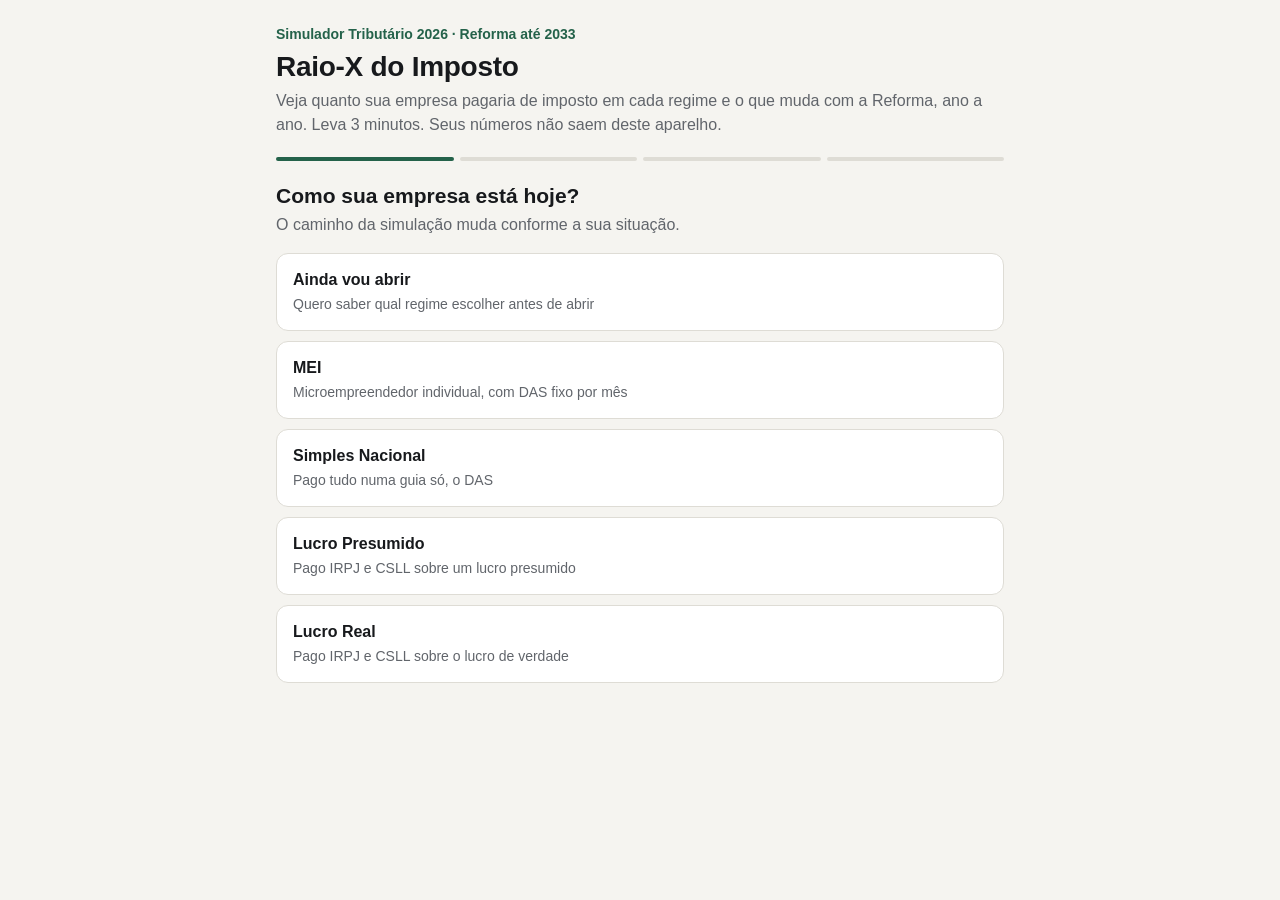
==== acesso-7k2m/index.html @ b1832b06 "Raio-X do Imposto: página de vendas e ferramenta Co-Authored-By: Claude Opus 5.5 <noreply@anthropic." ====
<!doctype html>
<html lang="pt-BR">
<head>
<meta charset="utf-8">
<meta name="viewport" content="width=device-width, initial-scale=1">
<title>Raio-X do Imposto</title>
<meta name="robots" content="noindex">
<link rel="stylesheet" href="estilo.css">
</head>
<body>
<div class="wrap">
  <header>
    <div class="eyebrow">Simulador Tributário 2026 · Reforma até 2033</div>
    <h1 id="titulo">Raio-X do Imposto</h1>
    <p class="lead">Veja quanto sua empresa pagaria de imposto em cada regime e o que muda com a Reforma, ano a ano. Leva 3 minutos. Seus números não saem deste aparelho.</p>
  </header>

  <div class="steps" aria-hidden="true"><span></span><span></span><span></span><span></span></div>

  <!-- 1. modalidade -->
  <section id="passo-1">
    <h2>Como sua empresa está hoje?</h2>
    <p class="sub">O caminho da simulação muda conforme a sua situação.</p>
    <div class="opcoes" id="modalidades"></div>
  </section>

  <!-- 2. atividade -->
  <section id="passo-2" hidden>
    <h2>O que sua empresa faz?</h2>
    <p class="sub">Escolha a atividade que traz a maior parte do faturamento.</p>
    <div class="opcoes" id="setores"></div>
    <div class="acoes"><button class="btn sec" data-voltar="1">Voltar</button></div>
  </section>

  <!-- 3. números -->
  <section id="passo-3" hidden>
    <h2 id="t-numeros">Os números de um mês normal</h2>
    <p class="sub" id="s-numeros">Use a média dos últimos 12 meses. Não sabe um valor? Deixe em branco que ele conta como zero.</p>
    <div class="card">
      <div class="campos" id="campos"></div>
    </div>
    <p class="erro" id="erro" hidden></p>
    <div class="acoes">
      <button class="btn sec" data-voltar="2">Voltar</button>
      <button class="btn" id="simular">Ver minha simulação</button>
    </div>
  </section>

  <!-- 4. resultado -->
  <section id="passo-4" hidden>
    <div class="so-impressao" id="cabecalho-impressao"></div>
    <div class="destaque" id="destaque"></div>

    <div class="bloco">
      <h2>Os regimes lado a lado</h2>
      <p class="sub">Imposto por ano com os seus números de hoje.</p>
      <div class="regimes" id="cartoes"></div>
      <div class="card rolar" style="margin-top:12px"><table id="detalhe"></table></div>
    </div>

    <div class="bloco">
      <h2>O que muda com a Reforma</h2>
      <p class="sub" id="s-reforma"></p>
      <div class="card">
        <div class="barras" id="barras"></div>
        <div class="legenda" id="legenda"></div>
      </div>
      <div class="card rolar" style="margin-top:12px"><table id="tabela-reforma"></table></div>
    </div>

    <div class="bloco">
      <h2>Diagnóstico</h2>
      <p class="sub">O que a simulação encontrou nos seus números.</p>
      <div class="alertas" id="alertas"></div>
    </div>

    <div class="bloco">
      <h2>Perguntas para levar ao seu contador</h2>
      <p class="sub">Imprima ou salve em PDF e leve na próxima conversa.</p>
      <div class="card"><ol class="perguntas" id="perguntas"></ol></div>
    </div>

    <div class="acoes">
      <button class="btn" id="imprimir">Salvar em PDF ou imprimir</button>
      <button class="btn sec" data-voltar="3">Ajustar os números</button>
      <button class="btn sec" id="recomecar">Começar de novo</button>
    </div>

    <div class="aviso">
      <p><b>Isto é uma simulação, não substitui o seu contador.</b> As contas usam as regras federais em vigor em 2026 e as alíquotas que você informou. Ficam de fora: ICMS-ST, PIS e COFINS monofásico, IPI, benefícios do seu estado ou município, retenções, multas e parcelamentos. CBS e IBS a partir de 2027: 11,3% de CBS (cálculo do TCU de 28/10/2026, que o Senado ainda vai fixar) e 18,7% de IBS (estimativa do Comitê Gestor); os números finais podem mudar. Antes de trocar de regime ou mudar preço, confirme com o contador da sua empresa.</p>
      <details class="fontes"><summary>Fontes das regras</summary>
        <ul>
          <li>Simples Nacional e MEI: Lei Complementar 123/2006 (anexos com a redação da LC 155/2016).</li>
          <li>Lucro Presumido: Lei 9.249/1995, Lei 9.718/1998, Lei 7.689/1988 e Lei Complementar 224/2025.</li>
          <li>Lucro Real: Leis 10.637/2002 e 10.833/2003; Regulamento do Imposto de Renda (Decreto 9.580/2018).</li>
          <li>Encargos da folha: Lei 8.212/1991 e Lei 8.036/1990.</li>
          <li>Reforma Tributária: Emenda Constitucional 132/2023 e Lei Complementar 214/2025.</li>
          <li>Dividendos: Lei 15.270/2025.</li>
        </ul>
      </details>
      <p>Regras atualizadas em <span id="atualizado"></span>.</p>
    </div>
  </section>
</div>

<script src="motor.js"></script>
<script>
const PRODUTO = { nome: 'Raio-X do Imposto', atualizado: '29/10/2026' };
const { SETORES, MODALIDADES, calcular } = Motor;

const ICONES_MODALIDADE = {
  abrir: 'Quero saber qual regime escolher antes de abrir',
  mei: 'Microempreendedor individual, com DAS fixo por mês',
  simples: 'Pago tudo numa guia só, o DAS',
  presumido: 'Pago IRPJ e CSLL sobre um lucro presumido',
  real: 'Pago IRPJ e CSLL sobre o lucro de verdade',
};

const estado = { modalidade: null, setor: null, valores: {} };
const $ = id => document.getElementById(id);
document.getElementById('titulo').textContent = PRODUTO.nome;
document.title = PRODUTO.nome;
$('atualizado').textContent = PRODUTO.atualizado;

function ir(n) {
  for (let i = 1; i <= 4; i++) $('passo-' + i).hidden = i !== n;
  document.querySelectorAll('.steps span').forEach((s, i) => s.classList.toggle('on', i < n));
  window.scrollTo({ top: 0, behavior: 'smooth' });
}
document.querySelectorAll('[data-voltar]').forEach(b => b.onclick = () => ir(+b.dataset.voltar));

function opcao(titulo, texto, aoEscolher) {
  const b = document.createElement('button');
  b.className = 'opcao'; b.type = 'button'; b.setAttribute('aria-pressed', 'false');
  b.innerHTML = `<b></b><small></small>`;
  b.querySelector('b').textContent = titulo;
  b.querySelector('small').textContent = texto;
  b.onclick = () => { b.parentElement.querySelectorAll('.opcao').forEach(o => o.setAttribute('aria-pressed', String(o === b))); aoEscolher(); };
  return b;
}

for (const [id, nome] of Object.entries(MODALIDADES)) {
  $('modalidades').appendChild(opcao(nome, ICONES_MODALIDADE[id], () => { estado.modalidade = id; montarSetores(); ir(2); }));
}

function montarSetores() {
  const box = $('setores'); box.innerHTML = '';
  for (const [id, s] of Object.entries(SETORES)) {
    if (estado.modalidade === 'mei' && !s.mei) continue;
    const [titulo, resto] = s.nome.split(' (');
    const b = opcao(titulo, resto ? resto.replace(')', '') : '', () => { estado.setor = id; montarCampos(); ir(3); });
    if (estado.setor === id) b.setAttribute('aria-pressed', 'true');
    box.appendChild(b);
  }
}

// Os campos mudam conforme o caminho: quem vai abrir informa a previsão; MEI tem menos campos à vista
function montarCampos() {
  const m = estado.modalidade, s = SETORES[estado.setor];
  const previsao = m === 'abrir';
  $('t-numeros').textContent = previsao ? 'A previsão de um mês normal' : 'Os números de um mês normal';
  $('s-numeros').textContent = previsao
    ? 'Use o que você espera para o primeiro ano. Não sabe um valor? Deixe em branco que ele conta como zero.'
    : 'Use a média dos últimos 12 meses. Não sabe um valor? Deixe em branco que ele conta como zero.';

  const principais = [
    { id: 'faturamentoMes', rotulo: 'Faturamento por mês', ajuda: 'Tudo o que a empresa vende ou recebe por mês, antes de qualquer desconto.', pre: 'R$', obrig: true },
    { id: 'comprasMes', rotulo: s.consumo === 'icms' ? 'Compras de mercadorias e matéria-prima por mês' : 'Materiais e insumos comprados por mês', ajuda: 'O que você compra para revender ou para produzir.', pre: 'R$' },
    { id: 'salariosMes', rotulo: 'Salários dos funcionários por mês', ajuda: 'Soma dos salários com carteira assinada, sem encargos.', pre: 'R$', par: 'funcionarios' },
    { id: 'funcionarios', rotulo: 'Quantos funcionários', pos: 'pessoas', inteiro: true },
    { id: 'prolaboreMes', rotulo: 'Pró-labore dos sócios por mês', ajuda: 'A retirada fixa, com INSS. Não conte a distribuição de lucro.', pre: 'R$', par: 'socios', esconderMEI: true },
    { id: 'socios', rotulo: 'Quantos sócios', pos: 'pessoas', inteiro: true, esconderMEI: true },
    { id: 'despesasMes', rotulo: 'Outras despesas com fornecedores por mês', ajuda: 'Aluguel, energia, internet, sistemas, marketing, serviços de terceiros.', pre: 'R$' },
  ];
  const extras = [
    s.consumo === 'iss'
      ? { id: 'issAliq', rotulo: 'Alíquota de ISS da sua cidade', ajuda: 'Vai de 2% a 5%. Sem saber, use 5%.', pos: '%', padrao: '5' }
      : { id: 'icmsAliq', rotulo: 'Alíquota de ICMS do seu estado', ajuda: 'A alíquota interna mais comum do seu estado. Sem saber, use 18%.', pos: '%', padrao: '18' },
  ];
  if (!previsao) extras.push({ id: 'pagaHojeMes', rotulo: 'Quanto você paga de imposto hoje por mês', ajuda: 'Opcional. Some as guias de um mês normal: a simulação compara com a conta dela.', pre: 'R$' });

  const box = $('campos'); box.innerHTML = '';
  const campo = c => {
    const d = document.createElement('div'); d.className = 'campo';
    d.innerHTML = `<label for="c-${c.id}"></label>${c.ajuda ? '<span class="ajuda"></span>' : ''}<div class="entrada">${c.pre ? `<span>${c.pre}</span>` : ''}<input id="c-${c.id}" inputmode="${c.inteiro ? 'numeric' : 'decimal'}" autocomplete="off">${c.pos ? `<span class="depois">${c.pos}</span>` : ''}</div>`;
    d.querySelector('label').textContent = c.rotulo;
    if (c.ajuda) d.querySelector('.ajuda').textContent = c.ajuda;
    const inp = d.querySelector('input');
    inp.placeholder = c.padrao || '0';
    if (estado.valores[c.id] != null) inp.value = estado.valores[c.id];
    else if (c.padrao) inp.value = c.padrao;
    inp.addEventListener('blur', () => { if (!c.pos || c.pos !== '%') { const v = numero(inp.value); inp.value = inp.value.trim() ? v.toLocaleString('pt-BR') : ''; } });
    return d;
  };
  const visiveis = principais.filter(c => !(m === 'mei' && c.esconderMEI));
  for (let i = 0; i < visiveis.length; i++) {
    const c = visiveis[i];
    if (c.par && visiveis[i + 1]?.id === c.par) {
      const dupla = document.createElement('div'); dupla.className = 'dupla';
      dupla.append(campo(c), campo(visiveis[++i])); box.appendChild(dupla);
    } else box.appendChild(campo(c));
  }
  const cli = document.createElement('label'); cli.className = 'check';
  cli.innerHTML = '<input type="checkbox" id="c-clientesEmpresas"><span>A maior parte dos meus clientes são empresas, não pessoas físicas</span>';
  cli.querySelector('input').checked = !!estado.valores.clientesEmpresas;
  box.appendChild(cli);
  const mais = document.createElement('details'); mais.className = 'mais';
  mais.innerHTML = '<summary>Ajustes finos (opcional)</summary><div class="campos"></div>';
  extras.forEach(c => mais.querySelector('.campos').appendChild(campo(c)));
  const nome = { id: 'empresa', rotulo: 'Nome da empresa', ajuda: 'Aparece só no seu PDF.' };
  const dn = document.createElement('div'); dn.className = 'campo';
  dn.innerHTML = '<label for="c-empresa"></label><span class="ajuda"></span><div class="entrada"><input id="c-empresa" autocomplete="organization"></div>';
  dn.querySelector('label').textContent = nome.rotulo; dn.querySelector('.ajuda').textContent = nome.ajuda;
  dn.querySelector('input').value = estado.valores.empresa || '';
  mais.querySelector('.campos').appendChild(dn);
  box.appendChild(mais);
}

// "30.000,50" → 30000.5 ; "5" → 5
function numero(txt) {
  const t = String(txt || '').replace(/[^\d,.-]/g, '');
  if (!t) return 0;
  const limpo = t.includes(',') ? t.replace(/\./g, '').replace(',', '.') : t.replace(/\.(?=\d{3}(\D|$))/g, '');
  return Math.max(0, parseFloat(limpo) || 0);
}

const brl = v => 'R$ ' + Math.round(v).toLocaleString('pt-BR');
const pct = v => (v * 100).toLocaleString('pt-BR', { maximumFractionDigits: 1 }) + '%';

$('simular').onclick = () => {
  const ler = id => $('c-' + id);
  for (const inp of $('campos').querySelectorAll('input')) {
    const id = inp.id.slice(2);
    estado.valores[id] = inp.type === 'checkbox' ? inp.checked : inp.value;
  }
  const v = id => numero(estado.valores[id]);
  if (!v('faturamentoMes')) { $('erro').textContent = 'Informe o faturamento por mês para simular.'; $('erro').hidden = false; ler('faturamentoMes').focus(); return; }
  $('erro').hidden = true;
  const entrada = {
    modalidade: estado.modalidade, setor: estado.setor,
    faturamentoMes: v('faturamentoMes'), comprasMes: v('comprasMes'), salariosMes: v('salariosMes'),
    funcionarios: v('funcionarios'), prolaboreMes: v('prolaboreMes'), socios: v('socios') || 1, despesasMes: v('despesasMes'),
    issAliq: String(estado.valores.issAliq ?? '').trim() ? v('issAliq') / 100 : undefined,
    icmsAliq: String(estado.valores.icmsAliq ?? '').trim() ? v('icmsAliq') / 100 : undefined,
    clientesEmpresas: !!estado.valores.clientesEmpresas, pagaHojeMes: v('pagaHojeMes'),
  };
  mostrar(calcular(entrada));
  ir(4);
};

const CORES = { mei: '#9aa0a6', simples: '#24624a', presumido: '#c58a1a', real: '#3d5a99' };

function mostrar(res) {
  const { regimes, melhor, atual, projecao, melhor2033, entrada: e } = res;
  const F = e.faturamentoMes * 12;
  const empresa = (estado.valores.empresa || '').trim();
  $('cabecalho-impressao').innerHTML = '';
  const cab = document.createElement('p');
  cab.textContent = `${empresa ? empresa + ' · ' : ''}${MODALIDADES[e.modalidade]} · ${SETORES[e.setor].nome} · faturamento de ${brl(e.faturamentoMes)} por mês · simulação de ${new Date().toLocaleDateString('pt-BR')}`;
  $('cabecalho-impressao').appendChild(cab);

  // destaque
  const d = $('destaque'); d.innerHTML = '';
  const add = (tag, cls, txt) => { const el = document.createElement(tag); if (cls) el.className = cls; el.innerHTML = txt; d.appendChild(el); return el; };
  if (atual && atual.elegivel && melhor.id !== atual.id) {
    add('div', 'eyebrow', 'Economia possível por ano');
    add('div', 'valor', brl(atual.anual - melhor.anual));
    add('p', '', `Hoje, no <b>${atual.nome}</b>: cerca de <b>${brl(atual.anual)}</b> por ano (${pct(atual.carga)} do faturamento). No <b>${melhor.nome}</b>: <b>${brl(melhor.anual)}</b> (${pct(melhor.carga)}).`);
  } else if (atual && atual.elegivel) {
    add('div', 'eyebrow', 'Você já está no regime mais barato');
    add('div', 'valor', `${brl(atual.anual)} por ano`);
    add('p', '', `No <b>${atual.nome}</b>, cerca de ${pct(atual.carga)} do faturamento. Veja abaixo como isso muda com a Reforma.`);
  } else {
    add('div', 'eyebrow', atual ? `O ${atual.nome} não serve mais para você` : 'O regime mais barato para começar');
    add('div', 'valor', melhor.nome);
    add('p', '', `Cerca de <b>${brl(melhor.anual)}</b> por ano, ${pct(melhor.carga)} do faturamento.`);
  }
  if (melhor2033 && melhor2033.id !== melhor.id) add('p', '', `Atenção: em 2033, com a Reforma completa, o mais barato passa a ser o <b>${melhor2033.nome}</b>.`);

  // cartões
  const cartoes = $('cartoes'); cartoes.innerHTML = '';
  for (const r of regimes) {
    const c = document.createElement('div');
    c.className = 'regime' + (r === melhor ? ' melhor' : '') + (r.elegivel ? '' : ' fora');
    const tags = (r === melhor ? '<span class="tag top">mais barato</span>' : '') + (atual && r.id === atual.id ? '<span class="tag hoje">hoje</span>' : '');
    c.innerHTML = `<div class="nome">${r.nome}${tags}</div>` + (r.elegivel
      ? `<div class="ano">${brl(r.anual)}</div><small>por ano · ${brl(r.mensal)} por mês</small><small>${pct(r.carga)} do faturamento</small>`
      : `<small style="margin-top:6px">Não dá: ${r.motivo}.</small>`);
    cartoes.appendChild(c);
  }

  // detalhe por tributo
  const ok = regimes.filter(r => r.elegivel);
  const nomes = [...new Set(ok.flatMap(r => Object.keys(r.tributos)))];
  let h = '<thead><tr><th>Tributo por ano</th>' + ok.map(r => `<th>${r.nome}</th>`).join('') + '</tr></thead><tbody>';
  for (const n of nomes) h += `<tr><td>${n}</td>` + ok.map(r => `<td>${r.tributos[n] != null ? brl(r.tributos[n]) : '–'}</td>`).join('') + '</tr>';
  h += '<tr class="total"><td>Total</td>' + ok.map(r => `<td class="${r === melhor ? 'min' : ''}">${brl(r.anual)}</td>`).join('') + '</tr></tbody>';
  $('detalhe').innerHTML = h;

  // reforma
  $('s-reforma').textContent = 'Imposto por ano com os mesmos números, conforme a CBS e o IBS entram e o PIS, a COFINS, o ICMS e o ISS saem. Simples e MEI seguem com a guia única.';
  const max = Math.max(...projecao.flatMap(l => ok.map(r => l[r.id])));
  $('barras').innerHTML = projecao.map(l => `<div class="barra"><span>${l.ano}</span><div class="trilhos">${ok.map(r => `<i title="${r.nome}: ${brl(l[r.id])}" style="width:${Math.max(1, l[r.id] / max * 100)}%;background:${CORES[r.id]}"></i>`).join('')}</div></div>`).join('');
  $('legenda').innerHTML = ok.map(r => `<span><i style="background:${CORES[r.id]}"></i>${r.nome}</span>`).join('');
  let t = '<thead><tr><th>Ano</th>' + ok.map(r => `<th>${r.nome}</th>`).join('') + '</tr></thead><tbody>';
  for (const l of projecao) {
    const min = Math.min(...ok.map(r => l[r.id]));
    t += `<tr><td>${l.ano}</td>` + ok.map(r => `<td class="${l[r.id] === min ? 'min' : ''}">${brl(l[r.id])}</td>`).join('') + '</tr>';
  }
  $('tabela-reforma').innerHTML = t + '</tbody>';

  // diagnóstico
  const al = $('alertas'); al.innerHTML = '';
  if (!res.alertas.length) al.innerHTML = '<div class="alerta"><b>Nada fora do normal nos números informados.</b><p>Mesmo assim, leve as perguntas abaixo ao seu contador.</p></div>';
  for (const a of res.alertas) {
    const el = document.createElement('div'); el.className = 'alerta ' + a.tipo;
    el.innerHTML = '<b></b><p></p>';
    el.querySelector('b').textContent = a.titulo; el.querySelector('p').textContent = a.texto;
    al.appendChild(el);
  }
  $('perguntas').innerHTML = '';
  for (const q of res.perguntas) { const li = document.createElement('li'); li.textContent = q; $('perguntas').appendChild(li); }
}

$('imprimir').onclick = () => window.print();
$('recomecar').onclick = () => { estado.modalidade = estado.setor = null; estado.valores = {}; document.querySelectorAll('.opcao').forEach(o => o.setAttribute('aria-pressed', 'false')); ir(1); };
ir(1);
</script>
</body>
</html>
---- acesso-7k2m/estilo.css ----
/* Visual do Raio-X do Imposto: app principal e bumps */
:root {
  --bg: #f5f4f0; --card: #ffffff; --ink: #17191c; --muted: #61656b; --line: #dedcd5;
  --accent: #24624a; --accent-soft: #e4efe8; --mark: #d7f25a;
  --risk: #a3331f; --risk-soft: #f8e6e1; --warn: #8a5a00; --warn-soft: #fbf0d9;
  --radius: 14px;
  font-family: ui-sans-serif, -apple-system, "Segoe UI", Roboto, "Helvetica Neue", Arial, sans-serif;
}
* { box-sizing: border-box; }
body { margin: 0; background: var(--bg); color: var(--ink); font-size: 16px; line-height: 1.5; }
.wrap { max-width: 760px; margin: 0 auto; padding: 24px 16px 64px; }
header { margin-bottom: 20px; }
.eyebrow { font-size: 14px; color: var(--accent); font-weight: 600; }
h1 { font-size: 28px; line-height: 1.15; margin: 6px 0 6px; letter-spacing: -.01em; }
h2 { font-size: 21px; line-height: 1.25; margin: 0 0 4px; }
h3 { font-size: 16px; margin: 0 0 8px; }
p.lead { margin: 0; color: var(--muted); }
.steps { display: flex; gap: 6px; margin: 18px 0 22px; }
.steps span { flex: 1; height: 4px; border-radius: 4px; background: var(--line); }
.steps span.on { background: var(--accent); }
section[hidden] { display: none; }
.card { background: var(--card); border: 1px solid var(--line); border-radius: var(--radius); padding: 18px; }
.sub { color: var(--muted); margin: 0 0 16px; }
.opcoes { display: grid; gap: 10px; }
.opcao { display: block; width: 100%; text-align: left; font: inherit; color: inherit; background: var(--card); border: 1.5px solid var(--line); border-radius: 12px; padding: 14px 16px; cursor: pointer; }
.opcao:hover { border-color: var(--accent); }
.opcao[aria-pressed="true"] { border-color: var(--accent); background: var(--accent-soft); }
.opcao b { display: block; font-size: 16px; }
.opcao small { color: var(--muted); font-size: 14px; }
.campos { display: grid; gap: 14px; }
.campo label { display: block; font-weight: 600; font-size: 15px; }
.campo .ajuda { display: block; color: var(--muted); font-size: 13.5px; margin: 1px 0 6px; }
.entrada { display: flex; align-items: center; border: 1.5px solid var(--line); border-radius: 10px; background: #fff; }
.entrada:focus-within { border-color: var(--accent); }
.entrada span { padding: 0 0 0 12px; color: var(--muted); font-size: 15px; }
.entrada span.depois { padding: 0 12px 0 0; }
.entrada input { flex: 1; min-width: 0; border: 0; background: none; font: inherit; font-size: 17px; padding: 12px; outline: none; }
.dupla { display: grid; grid-template-columns: 1fr 1fr; gap: 14px; }
.check { display: flex; gap: 10px; align-items: flex-start; font-size: 15px; cursor: pointer; }
.check input { width: 20px; height: 20px; margin-top: 2px; accent-color: var(--accent); }
details.mais { border-top: 1px solid var(--line); padding-top: 12px; }
details.mais summary { cursor: pointer; color: var(--accent); font-weight: 600; font-size: 15px; }
details.mais .campos { margin-top: 14px; }
.acoes { display: flex; gap: 10px; margin-top: 18px; flex-wrap: wrap; }
.btn { font: inherit; font-weight: 600; font-size: 16px; border-radius: 999px; padding: 13px 22px; cursor: pointer; border: 1.5px solid var(--ink); background: var(--ink); color: #fff; }
.btn.sec { background: transparent; color: var(--ink); border-color: var(--line); }
.btn:disabled { opacity: .35; cursor: default; }
.erro { color: var(--risk); font-size: 14px; margin: 10px 0 0; }

/* resultado */
.destaque { background: var(--ink); color: #fff; border-radius: var(--radius); padding: 20px; }
.destaque .eyebrow { color: var(--mark); }
.destaque .valor { font-size: 32px; font-weight: 700; letter-spacing: -.01em; margin: 4px 0 2px; }
.destaque p { margin: 6px 0 0; color: #c9ccd0; font-size: 15px; }
.destaque p b { color: #fff; }
.bloco { margin-top: 26px; }
.regimes { display: grid; gap: 10px; grid-template-columns: repeat(auto-fit, minmax(160px, 1fr)); margin-top: 12px; }
.regime { background: var(--card); border: 1.5px solid var(--line); border-radius: 12px; padding: 14px; }
.regime.melhor { border-color: var(--accent); box-shadow: inset 0 0 0 1px var(--accent); }
.regime.fora { opacity: .6; }
.regime .nome { font-weight: 700; font-size: 15px; }
.regime .tag { display: inline-block; font-size: 11.5px; font-weight: 700; padding: 2px 8px; border-radius: 999px; margin-left: 4px; vertical-align: 1px; }
.tag.top { background: var(--mark); color: var(--ink); }
.tag.hoje { background: var(--line); color: var(--ink); }
.regime .ano { font-size: 22px; font-weight: 700; margin-top: 6px; }
.regime small { color: var(--muted); font-size: 13.5px; display: block; }
table { width: 100%; border-collapse: collapse; font-size: 14.5px; }
th, td { text-align: right; padding: 8px 6px; border-bottom: 1px solid var(--line); white-space: nowrap; }
th:first-child, td:first-child { text-align: left; white-space: normal; }
th { font-size: 12.5px; color: var(--muted); font-weight: 600; text-transform: uppercase; letter-spacing: .04em; }
tr.total td { font-weight: 700; border-bottom: 0; }
td.min { background: var(--accent-soft); font-weight: 700; }
.rolar { overflow-x: auto; -webkit-overflow-scrolling: touch; }
.barras { display: grid; gap: 6px; margin-top: 12px; }
.barra { display: grid; grid-template-columns: 44px 1fr; gap: 8px; align-items: center; font-size: 13px; }
.barra .trilhos { display: grid; gap: 3px; }
.barra i { display: block; height: 9px; border-radius: 3px; }
.legenda { display: flex; gap: 14px; flex-wrap: wrap; font-size: 13px; color: var(--muted); margin-top: 10px; }
.legenda i { display: inline-block; width: 10px; height: 10px; border-radius: 2px; margin-right: 5px; vertical-align: -1px; }
.alertas { display: grid; gap: 10px; margin-top: 12px; }
.alerta { border-radius: 12px; padding: 14px 16px; border: 1px solid var(--line); background: var(--card); }
.alerta b { display: block; margin-bottom: 4px; }
.alerta p { margin: 0; font-size: 14.5px; color: #33373c; }
.alerta.economia { background: var(--accent-soft); border-color: #bcd8c8; }
.alerta.risco { background: var(--risk-soft); border-color: #eac3b9; }
.alerta.atencao { background: var(--warn-soft); border-color: #ecd5a4; }
ol.perguntas { margin: 12px 0 0; padding-left: 22px; display: grid; gap: 8px; }
.aviso { font-size: 13.5px; color: var(--muted); border-top: 1px solid var(--line); margin-top: 28px; padding-top: 16px; }
.aviso b { color: var(--ink); }
details.fontes summary { cursor: pointer; font-weight: 600; color: var(--ink); }
details.fontes ul { padding-left: 18px; margin: 8px 0 0; }
.so-impressao { display: none; }

@media (max-width: 520px) {
  h1 { font-size: 24px; }
  .dupla { grid-template-columns: 1fr; }
  .destaque .valor { font-size: 27px; }
}
@media print {
  body { background: #fff; font-size: 12px; }
  .wrap { max-width: none; padding: 0; }
  .steps, .acoes, header .lead, .nao-imprime { display: none !important; }
  .so-impressao { display: block; }
  .destaque { background: #fff; color: var(--ink); border: 2px solid var(--ink); }
  .destaque p { color: var(--muted); } .destaque p b { color: var(--ink); }
  .destaque .eyebrow { color: var(--accent); }
  .bloco, .alerta, .regime { break-inside: avoid; }
  details.fontes:not([open]) ul { display: block; }
}

/* bumps */
select { font: inherit; font-size: 17px; width: 100%; border: 1.5px solid var(--line); border-radius: 10px; background: #fff; padding: 12px; color: var(--ink); }
select:focus { outline: none; border-color: var(--accent); }
.selo { display: inline-block; font-size: 12px; font-weight: 700; letter-spacing: .04em; text-transform: uppercase; background: var(--mark); color: var(--ink); padding: 3px 9px; border-radius: 999px; }
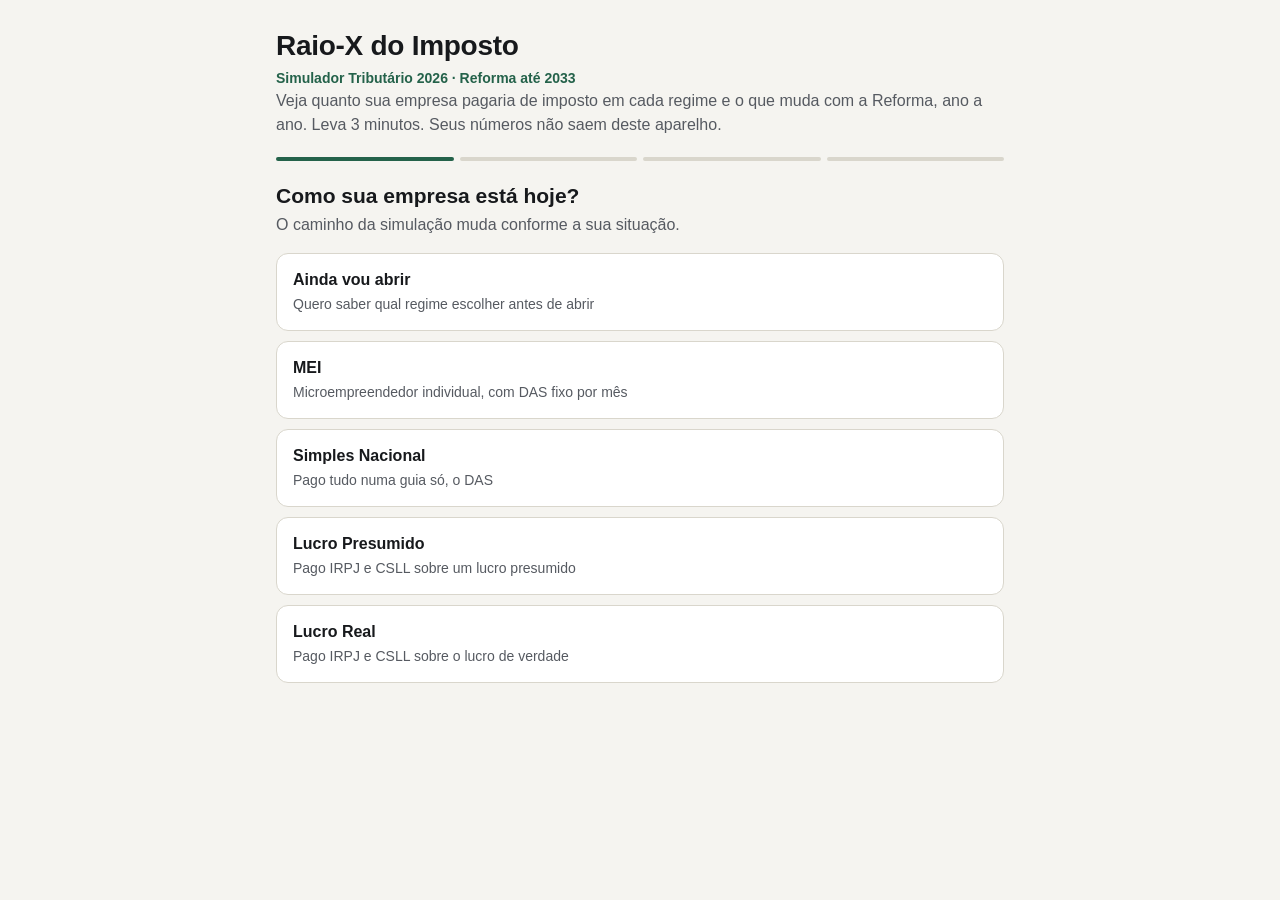
==== commit 64a87494: "Página de vendas nova do Raio-X do Imposto, com checkout, privacidade e termos Co-Authored-By: Claud" ====
--- a/acesso-7k2m/index.html
+++ b/acesso-7k2m/index.html
@@ -10,8 +10,8 @@
 <body>
 <div class="wrap">
   <header>
+    <h1 id="titulo">Raio-X do Imposto</h1>
     <div class="eyebrow">Simulador Tributário 2026 · Reforma até 2033</div>
-    <h1 id="titulo">Raio-X do Imposto</h1>
     <p class="lead">Veja quanto sua empresa pagaria de imposto em cada regime e o que muda com a Reforma, ano a ano. Leva 3 minutos. Seus números não saem deste aparelho.</p>
   </header>
 
@@ -326,5 +326,16 @@
 $('recomecar').onclick = () => { estado.modalidade = estado.setor = null; estado.valores = {}; document.querySelectorAll('.opcao').forEach(o => o.setAttribute('aria-pressed', 'false')); ir(1); };
 ir(1);
 </script>
+<script>
+fetch('/api/eu').then(r => r.ok ? r.json() : null).then(d => {
+  if (!d || !d.email) return;
+  const p = document.createElement('p');
+  p.className = 'licenca';
+  p.textContent = 'Licença de uso pessoal: ' + d.email;
+  document.querySelector('.aviso')?.appendChild(p);
+  const c = document.getElementById('cabecalho-impressao');
+  if (c) { const q = p.cloneNode(true); c.appendChild(q); }
+}).catch(() => {});
+</script>
 </body>
 </html>
--- a/acesso-7k2m/estilo.css
+++ b/acesso-7k2m/estilo.css
@@ -1,7 +1,7 @@
 /* Visual do Raio-X do Imposto: app principal e bumps */
 :root {
-  --bg: #f5f4f0; --card: #ffffff; --ink: #17191c; --muted: #61656b; --line: #dedcd5;
-  --accent: #24624a; --accent-soft: #e4efe8; --mark: #d7f25a;
+  --bg: #f5f4f0; --card: #ffffff; --ink: #17191c; --muted: #565a61; --line: #d9d6cc;
+  --accent: #24624a; --accent-soft: #e1ede6; --mark: #d7f25a;
   --risk: #a3331f; --risk-soft: #f8e6e1; --warn: #8a5a00; --warn-soft: #fbf0d9;
   --radius: 14px;
   font-family: ui-sans-serif, -apple-system, "Segoe UI", Roboto, "Helvetica Neue", Arial, sans-serif;
@@ -111,4 +111,6 @@
 /* bumps */
 select { font: inherit; font-size: 17px; width: 100%; border: 1.5px solid var(--line); border-radius: 10px; background: #fff; padding: 12px; color: var(--ink); }
 select:focus { outline: none; border-color: var(--accent); }
-.selo { display: inline-block; font-size: 12px; font-weight: 700; letter-spacing: .04em; text-transform: uppercase; background: var(--mark); color: var(--ink); padding: 3px 9px; border-radius: 999px; }
+.selo { display: inline-block; margin-top: 8px; font-size: 13px; font-weight: 700; background: var(--mark); color: var(--ink); padding: 3px 9px; border-radius: 999px; }
+.licenca { font-size: 13px; color: var(--muted); margin-top: 8px; }
+@media print { .licenca { display: block !important; } }
